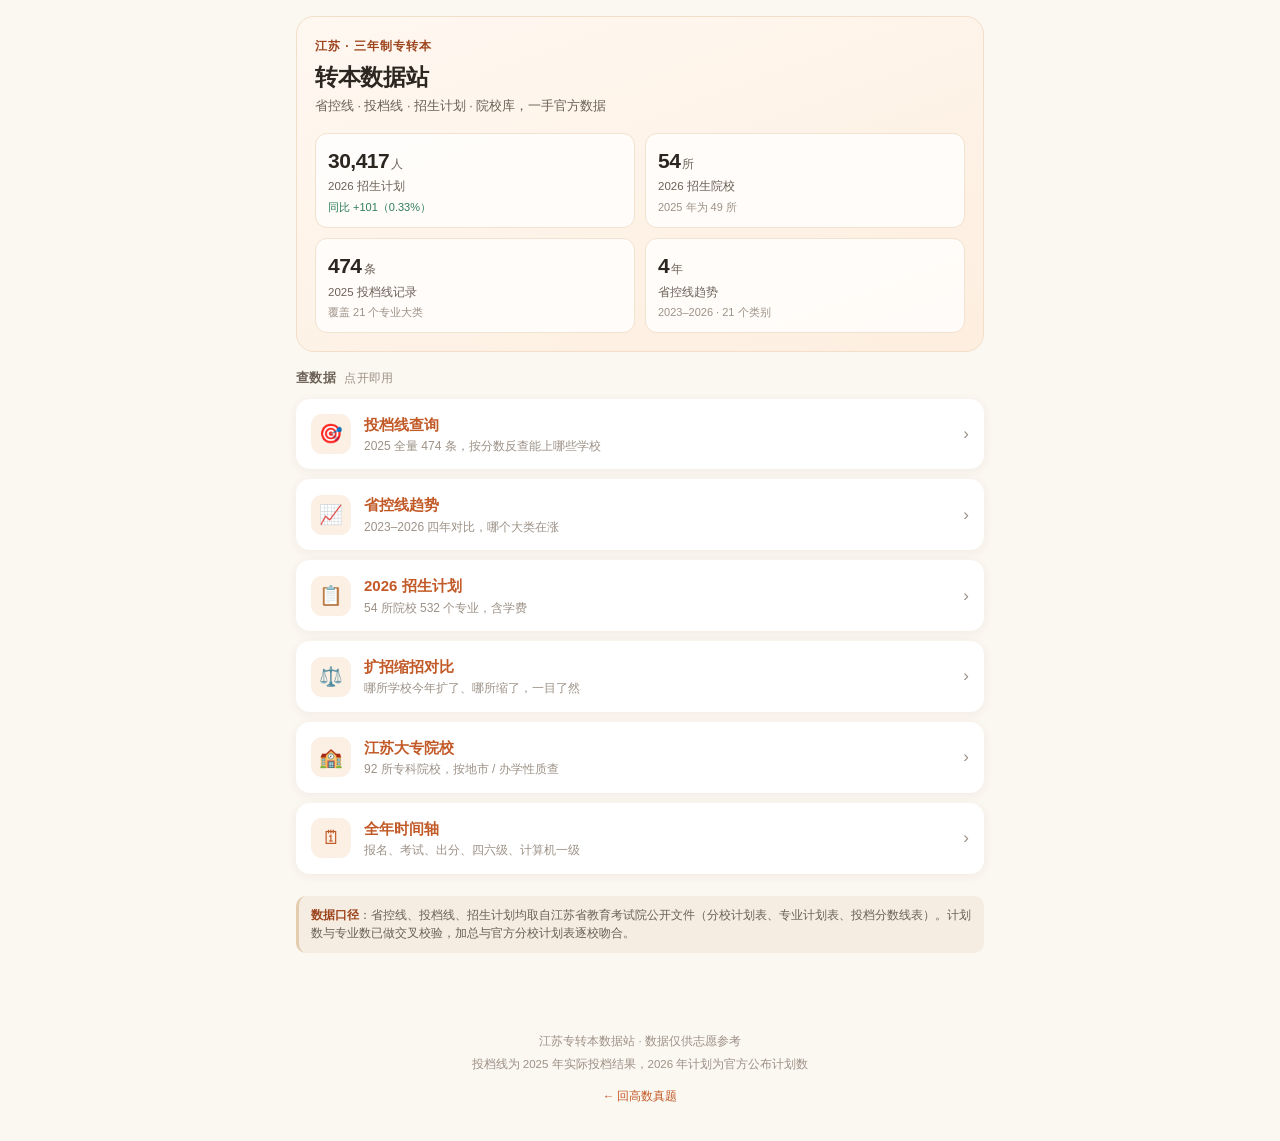
==== data/index.html @ d74ea547 "新增转本数据站：省控线 2023-2026、474 条投档线、2026 招生计划、扩招对比、院校库、时间轴；首页加入口" ====
<!DOCTYPE html>
<html lang="zh-CN">
<head>
<meta charset="UTF-8">
<meta name="viewport" content="width=device-width, initial-scale=1, maximum-scale=1, viewport-fit=cover">
<meta name="theme-color" content="#FBF7F1">
<title>江苏专转本数据站 · 省控线 / 投档线 / 招生计划</title>
<meta name="description" content="江苏三年制专转本真实数据：2023-2026 省控线、2025 全量投档分数线、2026 招生计划、江苏大专院校名录。全部来自官方公开文件。">
<link rel="icon" href="assets/favicon.svg" type="image/svg+xml">
<link rel="stylesheet" href="assets/app.css">
</head>
<body>

<div class="wrap">

  <div class="hero">
    <div class="kicker">江苏 · 三年制专转本</div>
    <div class="title">转本数据站</div>
    <div class="desc">省控线 · 投档线 · 招生计划 · 院校库，一手官方数据</div>
    <div class="kpi-grid" id="kpi"></div>
  </div>

  <div class="sec">
    <div class="sec-title">查数据 <span class="hint">点开即用</span></div>
    <div id="entries"></div>
  </div>

  <div class="note">
    <b>数据口径</b>：省控线、投档线、招生计划均取自江苏省教育考试院公开文件（分校计划表、专业计划表、投档分数线表）。计划数与专业数已做交叉校验，加总与官方分校计划表逐校吻合。
  </div>

</div>

<div class="foot">
  <div>江苏专转本数据站 · 数据仅供志愿参考</div>
  <div class="src">投档线为 2025 年实际投档结果，2026 年计划为官方公布计划数</div>
  <div style="margin-top:12px"><a href="/">← 回高数真题</a></div>
</div>

<script src="data/province-line.js"></script>
<script src="data/plan-school.js"></script>
<script src="data/plan-major.js"></script>
<script src="data/score.js"></script>
<script src="data/colleges.js"></script>
<script src="assets/app.js"></script>
<script>
(function () {
  var L = window.DATA_LINE, P = window.DATA_SCHOOL, M = window.DATA_MAJOR;
  var S = window.DATA_SCORE, C = window.DATA_COLLEGE;
  var t26 = P.y2026.reduce(function (a, b) { return a + b.total; }, 0);
  var t25 = P.y2025.reduce(function (a, b) { return a + b.total; }, 0);
  var diff = t26 - t25;
  var pct = t25 ? (diff / t25 * 100) : 0;

  // 扩招对考生是利好 → 绿；缩招 → 红。（省控线页相反：分数涨=更难考=红）
  var sign = diff > 0 ? '+' : (diff < 0 ? '' : '±');
  var diffColor = diff > 0 ? '#2E7D5B' : (diff < 0 ? '#C0392B' : 'var(--ink-3)');

  document.getElementById('kpi').innerHTML = [
    '<div class="kpi"><div class="v">' + DB.fmtInt(t26) + '<small>人</small></div>',
    '<div class="l">2026 招生计划</div>',
    '<div class="d" style="color:' + diffColor + '">同比 ' + sign + DB.fmtInt(diff) + '（' + pct.toFixed(2) + '%）</div></div>',

    '<div class="kpi"><div class="v">' + P.y2026.length + '<small>所</small></div>',
    '<div class="l">2026 招生院校</div>',
    '<div class="d flat">2025 年为 ' + P.y2025.length + ' 所</div></div>',

    '<div class="kpi"><div class="v">' + S.length + '<small>条</small></div>',
    '<div class="l">2025 投档线记录</div>',
    '<div class="d flat">覆盖 ' + new Set(S.map(function (x) { return x.cat; })).size + ' 个专业大类</div></div>',

    '<div class="kpi"><div class="v">' + L.years.length + '<small>年</small></div>',
    '<div class="l">省控线趋势</div>',
    '<div class="d flat">' + L.years[0] + '–' + L.years[L.years.length - 1] + ' · ' + L.list.length + ' 个类别</div></div>'
  ].join('');

  var entries = [
    { href: 'score.html', ico: '🎯', n: '投档线查询', s: '2025 全量 ' + S.length + ' 条，按分数反查能上哪些学校' },
    { href: 'line.html', ico: '📈', n: '省控线趋势', s: L.years[0] + '–' + L.years[L.years.length - 1] + ' 四年对比，哪个大类在涨' },
    { href: 'plan.html', ico: '📋', n: '2026 招生计划', s: P.y2026.length + ' 所院校 ' + M.length + ' 个专业，含学费' },
    { href: 'compare.html', ico: '⚖️', n: '扩招缩招对比', s: '哪所学校今年扩了、哪所缩了，一目了然' },
    { href: 'schools.html', ico: '🏫', n: '江苏大专院校', s: C.length + ' 所专科院校，按地市 / 办学性质查' },
    { href: 'timeline.html', ico: '🗓', n: '全年时间轴', s: '报名、考试、出分、四六级、计算机一级' }
  ];
  document.getElementById('entries').innerHTML = entries.map(function (e) {
    return '<a class="entry" href="' + e.href + '">' +
      '<div class="ico">' + e.ico + '</div>' +
      '<div class="txt"><div class="n">' + DB.esc(e.n) + '</div><div class="s">' + DB.esc(e.s) + '</div></div>' +
      '<div class="arrow">›</div></a>';
  }).join('');
})();
</script>
</body>
</html>
---- data/assets/app.css ----
/* 江苏专转本数据站 — 暖米色系，移动端优先 */
:root {
  --bg: #FBF7F1;
  --bg-soft: #F5EDE2;
  --card: #FFFFFF;
  --ink: #2C2620;
  --ink-2: #6B6156;
  --ink-3: #9C9186;
  --line: #EBE0D2;
  --brand: #C25A28;
  --brand-soft: #FCEFE4;
  --brand-deep: #9C441C;
  --up: #C0392B;      /* 涨 = 红（国内习惯） */
  --down: #2E7D5B;    /* 跌 = 绿 */
  --radius: 14px;
  --shadow: 0 2px 10px rgba(120, 92, 60, .07);
}

* { box-sizing: border-box; -webkit-tap-highlight-color: transparent; }

html, body {
  margin: 0;
  padding: 0;
  background: var(--bg);
  color: var(--ink);
  font-family: -apple-system, BlinkMacSystemFont, "PingFang SC", "Hiragino Sans GB",
               "Microsoft YaHei", "Helvetica Neue", Arial, sans-serif;
  font-size: 15px;
  line-height: 1.55;
  -webkit-font-smoothing: antialiased;
}

a { color: var(--brand); text-decoration: none; }

/* ---------- 顶栏 ---------- */
.topbar {
  position: sticky; top: 0; z-index: 30;
  display: flex; align-items: center; gap: 10px;
  padding: 12px 16px;
  background: rgba(251, 247, 241, .94);
  backdrop-filter: saturate(160%) blur(12px);
  -webkit-backdrop-filter: saturate(160%) blur(12px);
  border-bottom: 1px solid var(--line);
}
.topbar .back {
  width: 30px; height: 30px; flex: none;
  display: flex; align-items: center; justify-content: center;
  border-radius: 50%; background: var(--bg-soft); color: var(--ink-2);
  font-size: 17px; line-height: 1;
}
.topbar h1 { margin: 0; font-size: 16.5px; font-weight: 650; letter-spacing: .2px; }
.topbar .sub { margin-left: auto; font-size: 11.5px; color: var(--ink-3); }

/* ---------- 布局 ---------- */
.wrap { padding: 16px; padding-bottom: 40px; max-width: 720px; margin: 0 auto; }
.sec { margin-bottom: 22px; }
.sec-title {
  display: flex; align-items: baseline; gap: 8px;
  margin: 0 0 10px; font-size: 13px; font-weight: 650;
  color: var(--ink-2); letter-spacing: .4px;
}
.sec-title .hint { font-size: 11.5px; font-weight: 400; color: var(--ink-3); }

/* ---------- 卡片 ---------- */
.card {
  background: var(--card); border-radius: var(--radius);
  box-shadow: var(--shadow); padding: 16px;
}
.card + .card { margin-top: 12px; }

/* ---------- 首页大数字 ---------- */
.hero {
  background: linear-gradient(160deg, #FFF8F1 0%, #FDEEDF 100%);
  border: 1px solid #F3DFC9;
  border-radius: 18px;
  padding: 20px 18px 18px;
  margin-bottom: 16px;
}
.hero .kicker { font-size: 12px; color: var(--brand-deep); letter-spacing: 1px; font-weight: 600; }
.hero .title { font-size: 23px; font-weight: 700; margin: 4px 0 2px; letter-spacing: -.3px; }
.hero .desc { font-size: 12.5px; color: var(--ink-2); }
.kpi-grid { display: grid; grid-template-columns: repeat(2, 1fr); gap: 10px; margin-top: 16px; }
.kpi {
  background: rgba(255, 255, 255, .78);
  border: 1px solid #F2E2CF;
  border-radius: 12px; padding: 11px 12px;
}
.kpi .v { font-size: 21px; font-weight: 700; letter-spacing: -.5px; font-variant-numeric: tabular-nums; }
.kpi .v small { font-size: 12px; font-weight: 500; margin-left: 2px; color: var(--ink-2); }
.kpi .l { font-size: 11.5px; color: var(--ink-2); margin-top: 1px; }
.kpi .d { font-size: 11px; margin-top: 3px; }
.kpi .d.up { color: var(--up); }
.kpi .d.down { color: var(--down); }
.kpi .d.flat { color: var(--ink-3); }

/* ---------- 入口卡 ---------- */
.entry {
  display: flex; align-items: center; gap: 13px;
  background: var(--card); border-radius: var(--radius);
  box-shadow: var(--shadow); padding: 14px 15px;
  margin-bottom: 10px; transition: transform .12s ease;
}
.entry:active { transform: scale(.985); }
.entry .ico {
  width: 40px; height: 40px; flex: none; border-radius: 11px;
  display: flex; align-items: center; justify-content: center;
  font-size: 19px; background: var(--brand-soft);
}
.entry .txt { flex: 1; min-width: 0; }
.entry .n { font-size: 15px; font-weight: 620; }
.entry .s { font-size: 12px; color: var(--ink-3); margin-top: 1px; }
.entry .arrow { color: var(--ink-3); font-size: 17px; }

/* ---------- 筛选 chip ---------- */
.chips {
  display: flex; gap: 8px; overflow-x: auto;
  padding: 2px 0 10px; margin: 0 -16px; padding-left: 16px; padding-right: 16px;
  scrollbar-width: none;
}
.chips::-webkit-scrollbar { display: none; }
.chip {
  flex: none; padding: 6px 13px; border-radius: 999px;
  background: var(--card); border: 1px solid var(--line);
  color: var(--ink-2); font-size: 13px; white-space: nowrap;
  transition: all .14s ease;
}
.chip.on {
  background: var(--brand); border-color: var(--brand);
  color: #fff; font-weight: 600;
}

/* ---------- 搜索框 ---------- */
.search { position: relative; margin-bottom: 12px; }
.search input {
  width: 100%; padding: 11px 14px 11px 36px;
  border-radius: 11px; border: 1px solid var(--line);
  background: var(--card); font-size: 14.5px; color: var(--ink);
  outline: none; -webkit-appearance: none;
}
.search input::placeholder { color: var(--ink-3); }
.search input:focus { border-color: #DCC3A6; }
.search .mag {
  position: absolute; left: 12px; top: 50%; transform: translateY(-50%);
  color: var(--ink-3); font-size: 14px; pointer-events: none;
}

/* ---------- 列表行 ---------- */
.row {
  background: var(--card); border-radius: 12px;
  padding: 12px 14px; margin-bottom: 8px;
  box-shadow: 0 1px 6px rgba(120, 92, 60, .05);
}
.row .l1 { display: flex; align-items: baseline; gap: 8px; }
.row .school { font-size: 14.5px; font-weight: 600; flex: 1; min-width: 0; }
.row .score {
  font-size: 18px; font-weight: 700; font-variant-numeric: tabular-nums;
  color: var(--brand-deep); letter-spacing: -.4px;
}
.row .l2 {
  display: flex; align-items: center; gap: 8px; margin-top: 3px;
  font-size: 12.5px; color: var(--ink-2);
}
.row .l2 .dot { color: var(--line); }
.tag {
  display: inline-block; padding: 1px 7px; border-radius: 5px;
  font-size: 11px; background: var(--bg-soft); color: var(--ink-2);
}
.tag.brand { background: var(--brand-soft); color: var(--brand-deep); }

/* ---------- 表格 ---------- */
.tbl-wrap { overflow-x: auto; -webkit-overflow-scrolling: touch; margin: 0 -4px; }
table { width: 100%; border-collapse: collapse; font-size: 13px; }
th, td { padding: 9px 8px; text-align: right; white-space: nowrap; }
th:first-child, td:first-child { text-align: left; }
thead th {
  font-size: 11.5px; font-weight: 600; color: var(--ink-2);
  border-bottom: 1.5px solid var(--line); background: var(--card);
  position: sticky; top: 0;
}
tbody tr + tr td { border-top: 1px solid #F4EBE0; }
td.num { font-variant-numeric: tabular-nums; }
.delta-up { color: var(--up); font-weight: 600; }
.delta-down { color: var(--down); font-weight: 600; }
.delta-flat { color: var(--ink-3); }

/* ---------- 省控线条形 ---------- */
.bars { display: flex; align-items: flex-end; gap: 4px; height: 46px; margin-top: 8px; }
.bar { flex: 1; border-radius: 3px 3px 0 0; background: #E8D9C6; position: relative; min-height: 2px; }
.bar.last { background: var(--brand); }
.bar .yr {
  position: absolute; bottom: -17px; left: 50%; transform: translateX(-50%);
  font-size: 9.5px; color: var(--ink-3); white-space: nowrap;
}
.bars-wrap { padding-bottom: 20px; }

/* ---------- 时间轴 ---------- */
.tl-month { margin-bottom: 16px; }
.tl-head {
  display: flex; align-items: center; gap: 8px;
  font-size: 14px; font-weight: 650; margin-bottom: 8px;
}
.tl-head .m {
  width: 32px; height: 32px; border-radius: 50%;
  background: var(--brand-soft); color: var(--brand-deep);
  display: flex; align-items: center; justify-content: center;
  font-size: 12.5px; font-weight: 700; flex: none;
}
.tl-item {
  display: flex; gap: 9px; padding: 7px 0 7px 15px;
  border-left: 2px solid var(--line); margin-left: 15px;
  position: relative;
}
.tl-item::before {
  content: ''; position: absolute; left: -5px; top: 14px;
  width: 8px; height: 8px; border-radius: 50%;
  background: var(--brand); border: 2px solid var(--bg);
  box-sizing: content-box;
}
.tl-item .c { font-size: 11px; color: var(--brand-deep); background: var(--brand-soft); padding: 1px 7px; border-radius: 5px; flex: none; height: 18px; }
.tl-item .t { font-size: 13.5px; }

/* ---------- 空态 / 加载 ---------- */
.empty { text-align: center; padding: 40px 20px; color: var(--ink-3); font-size: 13.5px; }
.more {
  display: block; width: 100%; padding: 12px;
  margin-top: 4px; border: 1px dashed var(--line);
  border-radius: 11px; background: transparent;
  color: var(--ink-2); font-size: 13.5px; text-align: center;
}

/* ---------- 提示条 ---------- */
.note {
  font-size: 12px; color: var(--ink-2);
  background: var(--bg-soft); border-radius: 10px;
  padding: 10px 12px; margin-bottom: 12px;
  border-left: 3px solid #E4CDAF;
}
.note b { color: var(--brand-deep); }

/* ---------- 页脚 ---------- */
.foot {
  text-align: center; padding: 26px 16px 34px;
  font-size: 11.5px; color: var(--ink-3); line-height: 1.8;
}
.foot .src { margin-top: 2px; }

/* ---------- 深色屏（微信深色模式） ---------- */
@media (prefers-color-scheme: dark) {
  :root {
    --bg: #1A1714; --bg-soft: #262019; --card: #221D18;
    --ink: #EDE4D8; --ink-2: #B5A895; --ink-3: #877B6C;
    --line: #362D24; --brand: #E08A52; --brand-soft: #33251A; --brand-deep: #F0A874;
    --up: #FF6B5B; --down: #56C596;
    --shadow: 0 2px 10px rgba(0, 0, 0, .3);
  }
  .hero { background: linear-gradient(160deg, #241D16 0%, #2C2219 100%); border-color: #3A2D21; }
  .kpi { background: rgba(38, 32, 25, .8); border-color: #3A2D21; }
  .bar { background: #3D3327; }
  .note { border-left-color: #4A3A29; }
  .search input:focus { border-color: #5A4632; }
  tbody tr + tr td { border-top-color: #2C241C; }
}
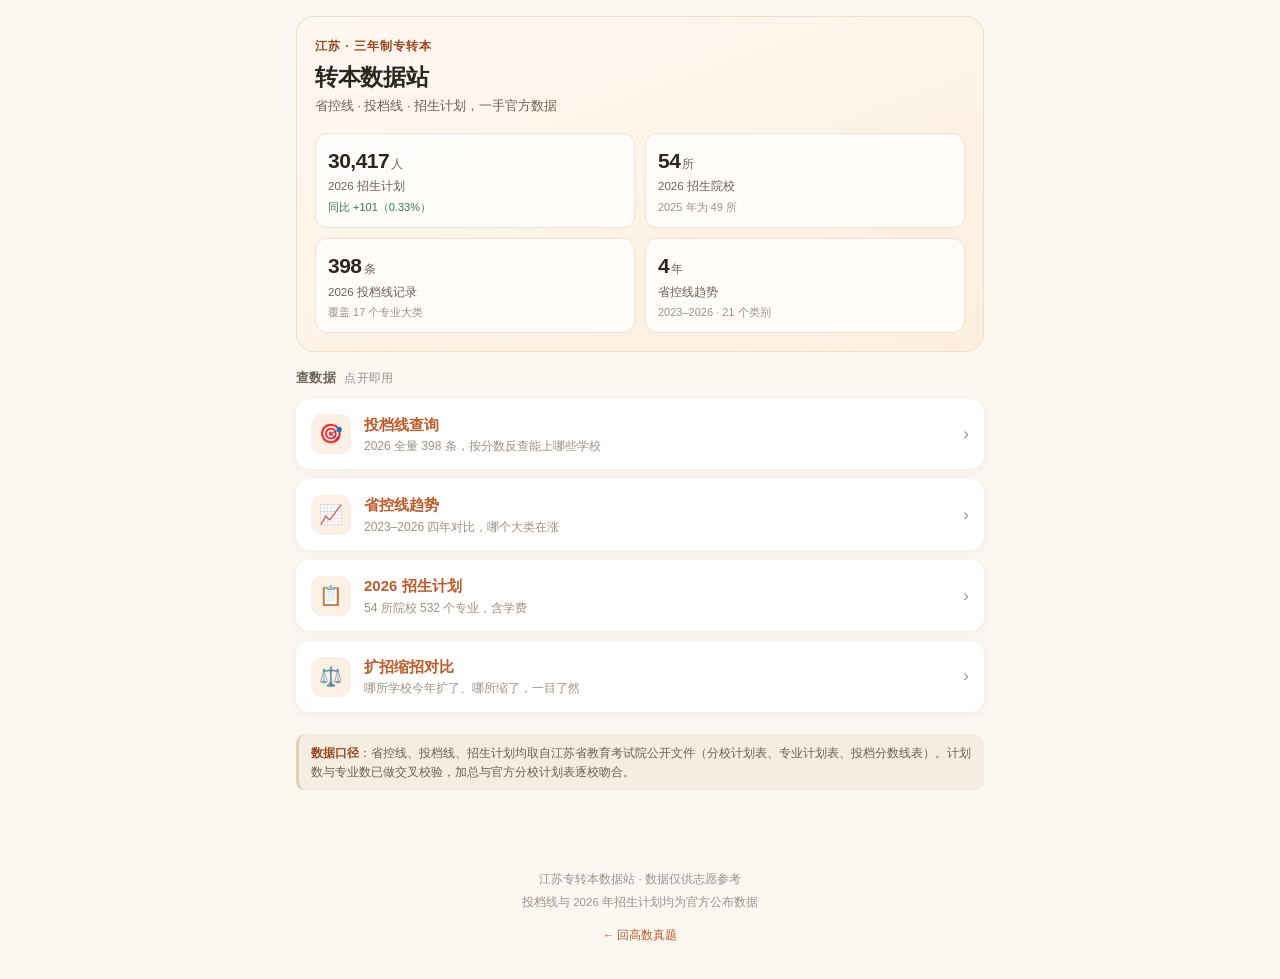
==== commit cdb9784a: "投档线改为 2026 年真实数据（398 条）；去掉江苏大专院校、全年时间轴两页" ====
--- a/data/index.html
+++ b/data/index.html
@@ -5,7 +5,7 @@
 <meta name="viewport" content="width=device-width, initial-scale=1, maximum-scale=1, viewport-fit=cover">
 <meta name="theme-color" content="#FBF7F1">
 <title>江苏专转本数据站 · 省控线 / 投档线 / 招生计划</title>
-<meta name="description" content="江苏三年制专转本真实数据：2023-2026 省控线、2025 全量投档分数线、2026 招生计划、江苏大专院校名录。全部来自官方公开文件。">
+<meta name="description" content="江苏三年制专转本真实数据：2023-2026 省控线、2026 全量投档分数线、2026 招生计划。全部来自官方公开文件。">
 <link rel="icon" href="assets/favicon.svg" type="image/svg+xml">
 <link rel="stylesheet" href="assets/app.css">
 </head>
@@ -16,7 +16,7 @@
   <div class="hero">
     <div class="kicker">江苏 · 三年制专转本</div>
     <div class="title">转本数据站</div>
-    <div class="desc">省控线 · 投档线 · 招生计划 · 院校库，一手官方数据</div>
+    <div class="desc">省控线 · 投档线 · 招生计划，一手官方数据</div>
     <div class="kpi-grid" id="kpi"></div>
   </div>
 
@@ -33,7 +33,7 @@
 
 <div class="foot">
   <div>江苏专转本数据站 · 数据仅供志愿参考</div>
-  <div class="src">投档线为 2025 年实际投档结果，2026 年计划为官方公布计划数</div>
+  <div class="src">投档线与 2026 年招生计划均为官方公布数据</div>
   <div style="margin-top:12px"><a href="/">← 回高数真题</a></div>
 </div>
 
@@ -41,12 +41,11 @@
 <script src="data/plan-school.js"></script>
 <script src="data/plan-major.js"></script>
 <script src="data/score.js"></script>
-<script src="data/colleges.js"></script>
 <script src="assets/app.js"></script>
 <script>
 (function () {
   var L = window.DATA_LINE, P = window.DATA_SCHOOL, M = window.DATA_MAJOR;
-  var S = window.DATA_SCORE, C = window.DATA_COLLEGE;
+  var S = window.DATA_SCORE;
   var t26 = P.y2026.reduce(function (a, b) { return a + b.total; }, 0);
   var t25 = P.y2025.reduce(function (a, b) { return a + b.total; }, 0);
   var diff = t26 - t25;
@@ -66,7 +65,7 @@
     '<div class="d flat">2025 年为 ' + P.y2025.length + ' 所</div></div>',
 
     '<div class="kpi"><div class="v">' + S.length + '<small>条</small></div>',
-    '<div class="l">2025 投档线记录</div>',
+    '<div class="l">2026 投档线记录</div>',
     '<div class="d flat">覆盖 ' + new Set(S.map(function (x) { return x.cat; })).size + ' 个专业大类</div></div>',
 
     '<div class="kpi"><div class="v">' + L.years.length + '<small>年</small></div>',
@@ -75,12 +74,10 @@
   ].join('');
 
   var entries = [
-    { href: 'score.html', ico: '🎯', n: '投档线查询', s: '2025 全量 ' + S.length + ' 条，按分数反查能上哪些学校' },
+    { href: 'score.html', ico: '🎯', n: '投档线查询', s: '2026 全量 ' + S.length + ' 条，按分数反查能上哪些学校' },
     { href: 'line.html', ico: '📈', n: '省控线趋势', s: L.years[0] + '–' + L.years[L.years.length - 1] + ' 四年对比，哪个大类在涨' },
     { href: 'plan.html', ico: '📋', n: '2026 招生计划', s: P.y2026.length + ' 所院校 ' + M.length + ' 个专业，含学费' },
-    { href: 'compare.html', ico: '⚖️', n: '扩招缩招对比', s: '哪所学校今年扩了、哪所缩了，一目了然' },
-    { href: 'schools.html', ico: '🏫', n: '江苏大专院校', s: C.length + ' 所专科院校，按地市 / 办学性质查' },
-    { href: 'timeline.html', ico: '🗓', n: '全年时间轴', s: '报名、考试、出分、四六级、计算机一级' }
+    { href: 'compare.html', ico: '⚖️', n: '扩招缩招对比', s: '哪所学校今年扩了、哪所缩了，一目了然' }
   ];
   document.getElementById('entries').innerHTML = entries.map(function (e) {
     return '<a class="entry" href="' + e.href + '">' +
